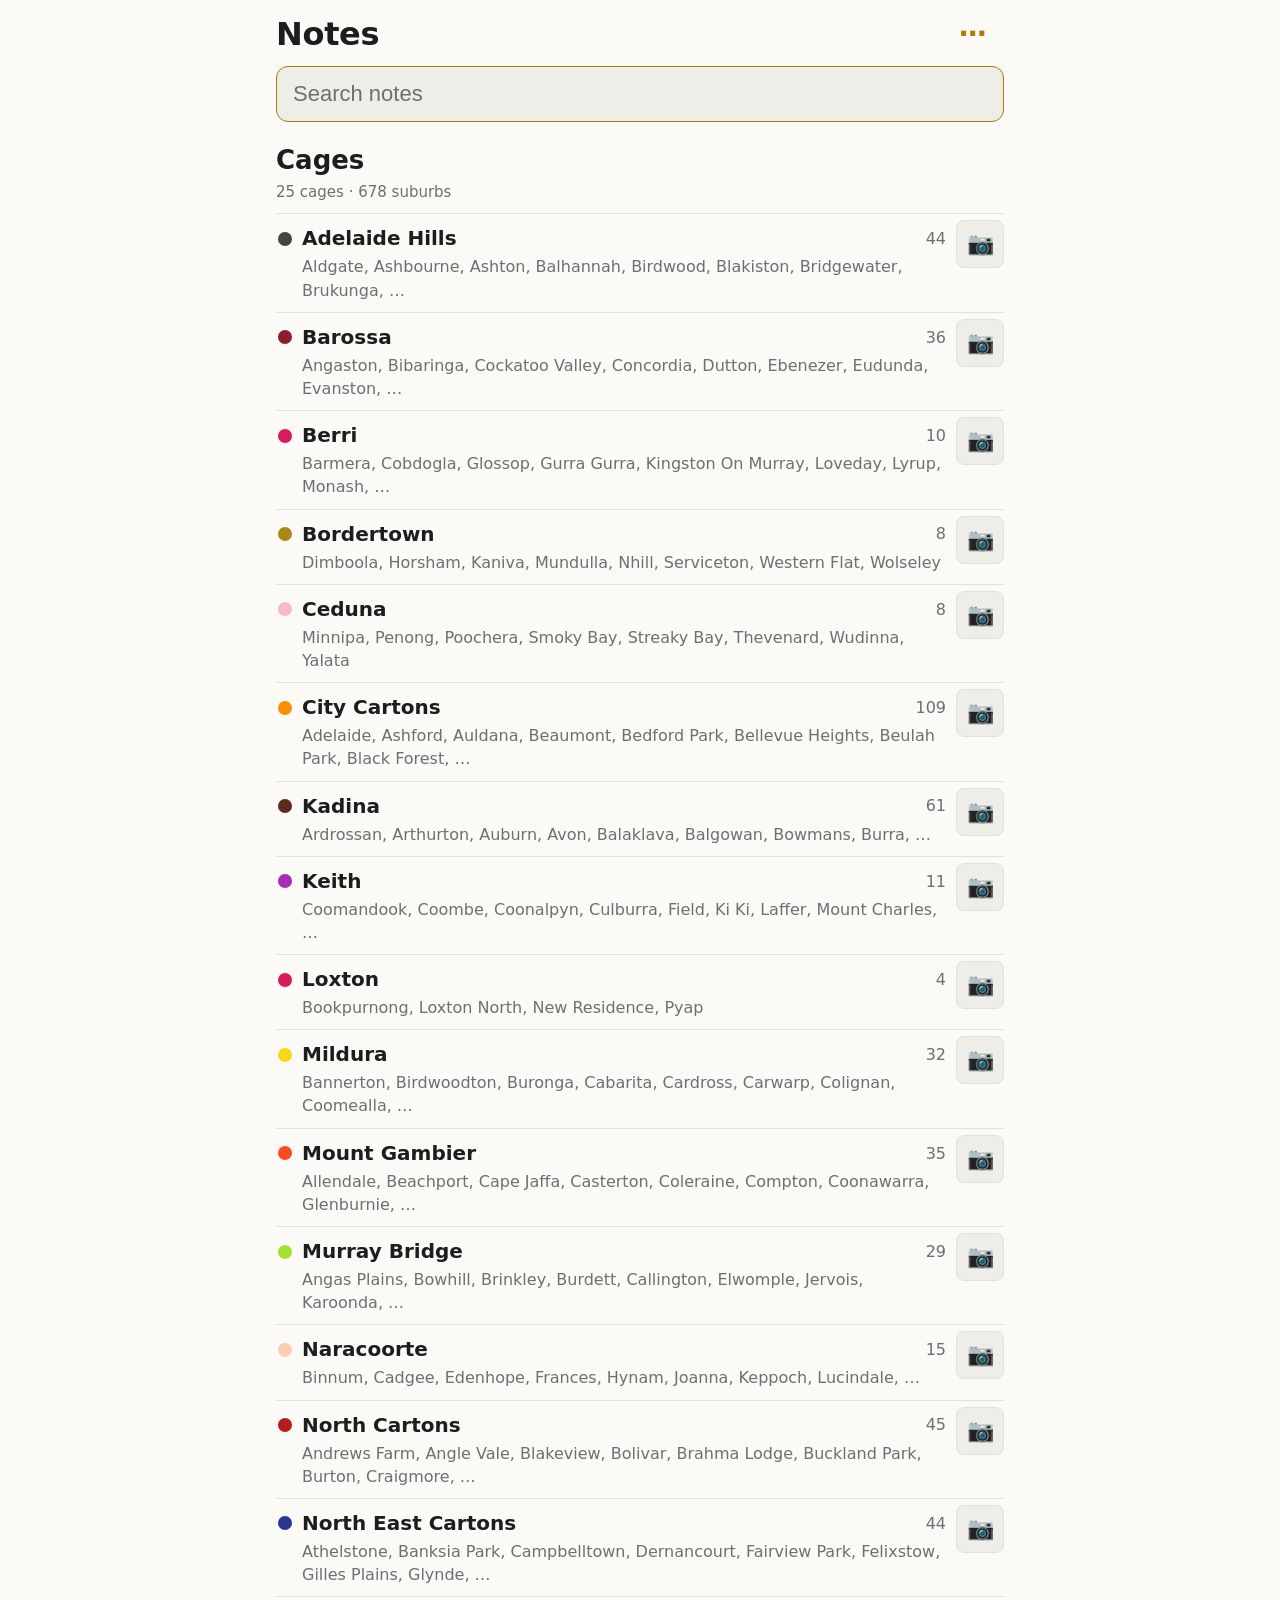
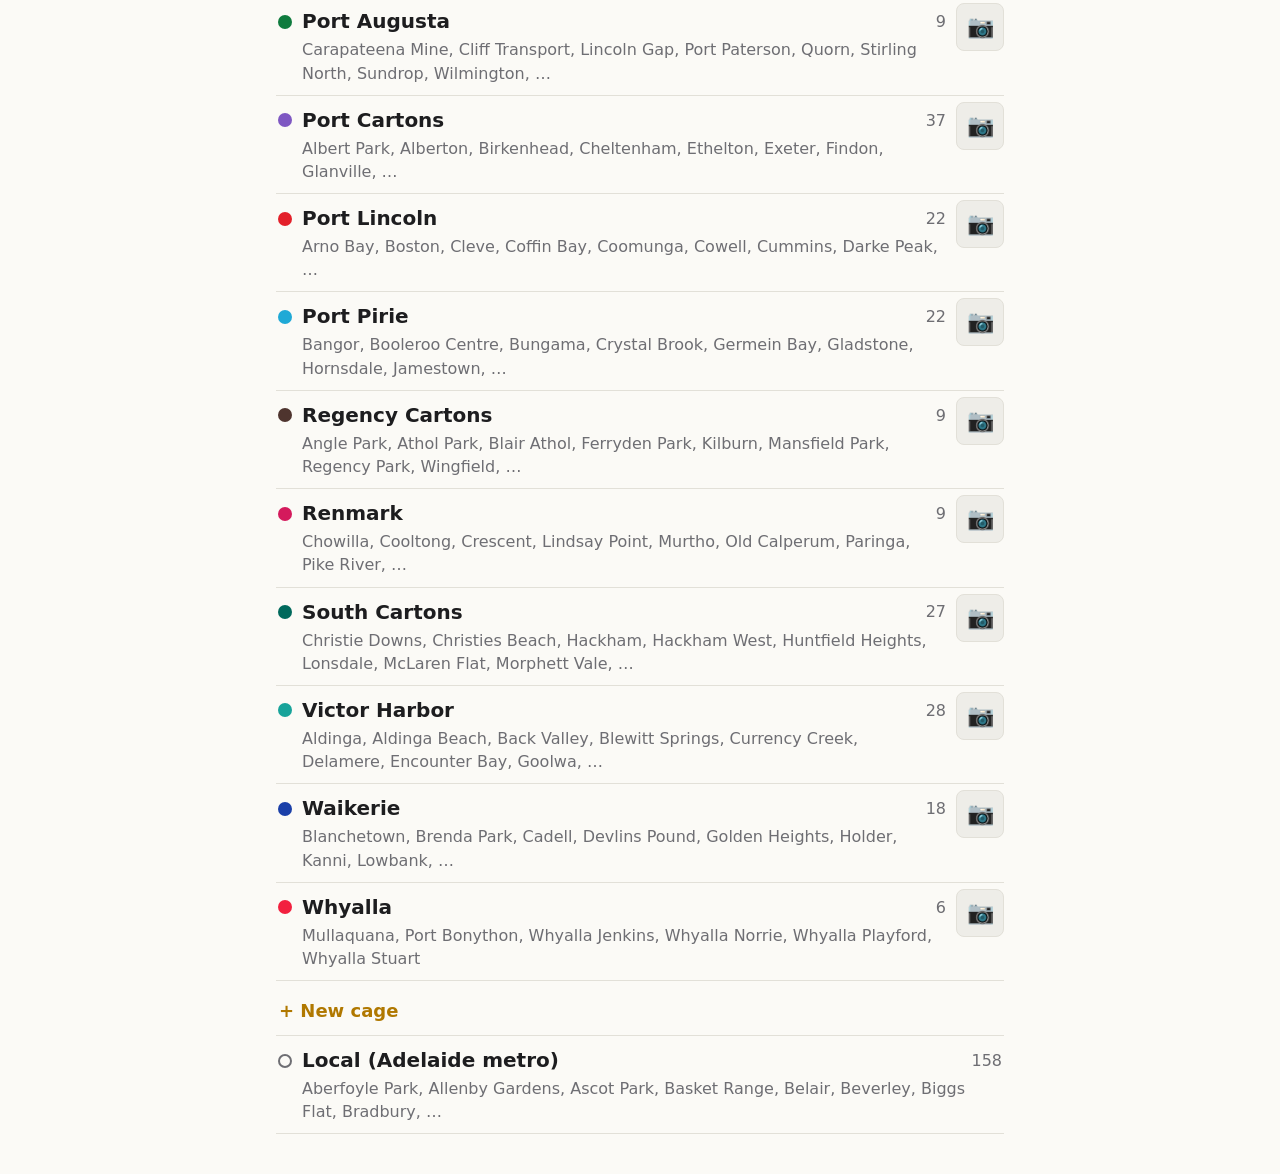
==== index.html @ d9f2263e "Search filters the note in place: matches grouped under their cage with the typed letters highlighte" ====
<!doctype html>
<html lang="en-AU">
<head>
<meta charset="utf-8">
<meta name="viewport" content="width=device-width, initial-scale=1, viewport-fit=cover">
<meta name="theme-color" content="#FBFAF6" media="(prefers-color-scheme: light)">
<meta name="theme-color" content="#1C1C1E" media="(prefers-color-scheme: dark)">
<title>Cage Notes</title>
<link rel="stylesheet" href="styles.css">
<link rel="manifest" href="manifest.webmanifest">
<link rel="icon" href="icons/icon-192.png">
<link rel="apple-touch-icon" href="icons/icon-192.png">
<meta name="apple-mobile-web-app-capable" content="yes">
<meta name="apple-mobile-web-app-title" content="Cage Notes">
</head>
<body>

<!-- Search + the note (cage list, editable inline) -->
<section id="view-search" class="view">
  <header class="topbar">
    <h1>Notes</h1>
    <button id="btn-menu" class="btn-ghost btn-menu" type="button" aria-label="More" aria-expanded="false">⋯</button>
  </header>
  <div id="menu" class="menu" hidden></div>

  <div class="search-box">
    <input id="search" type="search" placeholder="Search notes" autocomplete="off"
           autocorrect="off" autocapitalize="off" spellcheck="false" enterkeyhint="go"
           aria-label="Suburb">
  </div>

  <button id="btn-update" class="message update" type="button" hidden>New version ready. Tap to update.</button>
  <p id="message" class="message" hidden></p>

  <article id="note-results" class="note" aria-live="polite" hidden></article>

  <div id="not-found" class="not-found" hidden>
    <p>No match for "<span id="not-found-text"></span>"</p>
    <button id="btn-add-unknown" class="btn-secondary" type="button">Add to a cage</button>
  </div>

  <article id="manage-root" class="note"></article>
</section>

<!-- Result -->
<section id="view-result" class="view" hidden>
  <div id="result-warning" class="result-warning" hidden></div>
  <div id="result-bands" class="result-bands"></div>
  <div id="result-similar" class="result-similar" hidden></div>
  <div class="result-actions">
    <button id="btn-result-move" class="btn-secondary" type="button" hidden>Move to cage</button>
    <button id="btn-next" class="btn-next" type="button">Done</button>
  </div>
</section>

<!-- Add / move a suburb to a cage -->
<dialog id="dlg-add">
  <form id="form-add" method="dialog">
    <h2 id="dlg-add-title">Add to a cage</h2>
    <label>Suburb
      <input id="add-suburb" type="text" required autocomplete="off" autocapitalize="words">
    </label>
    <label>Cage
      <select id="add-cage"></select>
    </label>
    <div id="add-new-cage" hidden>
      <label>New cage name
        <input id="add-new-name" type="text" autocomplete="off" autocapitalize="words">
      </label>
      <label>Colour
        <input id="add-new-color" type="color" value="#2E7D32">
      </label>
    </div>
    <p id="add-error" class="error" hidden></p>
    <div class="dlg-actions">
      <button type="button" id="btn-add-cancel" class="btn-ghost">Cancel</button>
      <button type="submit" id="btn-add-save" class="btn-primary">Save</button>
    </div>
  </form>
</dialog>

<!-- Sheet photo, full screen. Tap to zoom. -->
<dialog id="dlg-photo">
  <div id="photo-box" class="photo-box">
    <img id="photo-img" alt="Cage sheet">
  </div>
  <button id="btn-photo-close" class="photo-close" type="button" aria-label="Close">✕</button>
</dialog>

<script type="module" src="app.js"></script>
</body>
</html>
---- styles.css ----
/* Plain notes-app look: off-white paper, hairline rules, amber accent. */
:root {
  --bg: #FBFAF6;
  --surface: #FFFFFF;
  --field: #EEEDE8;
  --text: #1D1D1F;
  --muted: #6E6E73;
  --border: #E2E0D8;
  --accent: #B07800;
  --accent-text: #FFFFFF;
  --danger: #C62828;
  --tap: 56px;
  color-scheme: light dark;
}
@media (prefers-color-scheme: dark) {
  :root {
    --bg: #1C1C1E;
    --surface: #2C2C2E;
    --field: #2C2C2E;
    --text: #F2F2F7;
    --muted: #A1A1A6;
    --border: #38383A;
    --accent: #FFD60A;
    --accent-text: #1C1C1E;
    --danger: #FF8A80;
  }
}

* { box-sizing: border-box; }
html, body { margin: 0; height: 100%; }
body {
  background: var(--bg);
  color: var(--text);
  font: 18px/1.45 -apple-system, system-ui, "Segoe UI", Roboto, sans-serif;
  -webkit-tap-highlight-color: transparent;
}
[hidden] { display: none !important; }
button { font: inherit; cursor: pointer; }

.view {
  min-height: 100dvh;
  display: flex;
  flex-direction: column;
  padding: env(safe-area-inset-top) env(safe-area-inset-right) env(safe-area-inset-bottom) env(safe-area-inset-left);
}
#view-search { width: 100%; max-width: 760px; margin: 0 auto; }

/* Top bar */
.topbar {
  display: flex;
  align-items: center;
  justify-content: space-between;
  gap: 12px;
  padding: 10px 16px 4px;
}
.topbar h1 { font-size: 32px; font-weight: 700; margin: 0; letter-spacing: -0.01em; }
.btn-menu { font-size: 28px; line-height: 1; min-width: 48px; padding: 0 8px; }

/* ⋯ menu */
.menu {
  display: flex;
  flex-direction: column;
  margin: 0 16px 8px;
  border-radius: 12px;
  background: var(--surface);
  border: 1px solid var(--border);
  overflow: hidden;
}
.menu-item {
  min-height: 52px;
  padding: 0 16px;
  text-align: left;
  border: none;
  border-bottom: 1px solid var(--border);
  background: none;
  color: var(--text);
}
.menu-item:last-of-type { border-bottom: none; }
.menu-item.danger { color: var(--danger); }
.menu .error { margin: 8px 16px; }

/* Buttons */
.btn-primary, .btn-secondary, .btn-ghost, .btn-next, .btn-danger {
  min-height: 48px;
  border-radius: 10px;
  padding: 0 16px;
  font-weight: 600;
  border: 1px solid transparent;
}
.btn-primary { background: var(--accent); color: var(--accent-text); }
.btn-secondary { background: var(--surface); color: var(--text); border-color: var(--border); }
.btn-ghost { background: transparent; color: var(--accent); }
.btn-danger { background: transparent; color: var(--danger); border-color: var(--danger); align-self: flex-start; }
.btn-next {
  flex: 1;
  min-height: var(--tap);
  font-size: 22px;
  background: var(--accent);
  color: var(--accent-text);
}

/* Search */
.search-box { padding: 4px 16px 8px; }
#search {
  width: 100%;
  height: 56px;
  font-size: 22px;
  padding: 0 16px;
  border-radius: 12px;
  border: 1px solid transparent;
  background: var(--field);
  color: var(--text);
}
#search::placeholder { color: var(--muted); }
#search:focus { outline: none; border-color: var(--accent); }

/* Search results: the note filtered in place. Cage line, then its matches. */
.m-group { flex-basis: 100%; padding: 12px 2px 4px; }
.suggestion {
  flex-basis: 100%;
  min-height: var(--tap);
  display: flex;
  align-items: center;
  gap: 12px;
  padding: 6px 2px 6px 24px;
  border: none;
  background: none;
  color: var(--text);
  text-align: left;
  font-size: 22px;
}
.suggestion .grow { flex: 1; overflow-wrap: anywhere; }
.suggestion .chev { color: var(--muted); font-size: 26px; line-height: 1; }
.suggestion mark { background: #FFE08A; color: #1D1D1F; border-radius: 3px; padding: 0 1px; }
.suggestion + .suggestion { border-top: 1px dashed var(--border); }
.chip {
  font-size: 15px;
  font-weight: 700;
  padding: 3px 10px;
  border-radius: 6px;
  white-space: nowrap;
}
.chip.warn { background: #FFB300; color: #1D1D1F; }

.not-found { padding: 8px 16px; }
.not-found p { margin: 0 0 12px; color: var(--muted); font-size: 20px; }

/* The note */
.note { padding: 4px 16px 40px; }
.note-title { font-size: 26px; margin: 8px 0 0; }
.note-meta { color: var(--muted); font-size: 15px; margin: 2px 0 10px; }

.m-item { border-top: 1px solid var(--border); }
.m-item:last-child { border-bottom: 1px solid var(--border); }
.m-row {
  display: flex;
  flex-direction: column;
  gap: 2px;
  width: 100%;
  min-height: var(--tap);
  padding: 10px 2px;
  border: none;
  background: none;
  color: var(--text);
  text-align: left;
}
.m-head { display: flex; align-items: center; gap: 10px; width: 100%; font-size: 20px; }
.m-head .grow { flex: 1; font-weight: 600; overflow-wrap: anywhere; }
.count { color: var(--muted); font-size: 16px; }
.m-swatch { width: 14px; height: 14px; border-radius: 50%; flex: none; }
.m-swatch.empty { border: 2px solid var(--muted); }
.m-preview {
  padding-left: 24px;
  color: var(--muted);
  font-size: 16px;
  display: -webkit-box;
  -webkit-line-clamp: 2;
  -webkit-box-orient: vertical;
  overflow: hidden;
}
.m-panel {
  padding: 0 0 14px 24px;
  display: flex;
  flex-direction: column;
  gap: 10px;
}
.m-hint { color: var(--muted); margin: 0; font-size: 16px; }
.m-line { display: flex; gap: 10px; align-items: center; }
.m-line.wrap { flex-wrap: wrap; }
.note input[type=text] {
  flex: 1;
  min-width: 0;
  min-height: 48px;
  font-size: 19px;
  padding: 0 12px;
  border-radius: 10px;
  border: 1px solid var(--border);
  background: var(--field);
  color: var(--text);
}
.note input:focus { outline: none; border-color: var(--accent); }
.note input[type=color] {
  width: 56px;
  min-height: 48px;
  padding: 2px;
  border: 1px solid var(--border);
  border-radius: 10px;
  background: var(--field);
}
.m-subs { list-style: none; margin: 0; padding: 0; }
.m-subs li {
  display: flex;
  align-items: center;
  justify-content: space-between;
  gap: 8px;
  min-height: 44px;
  border-bottom: 1px solid var(--border);
}
.m-subs li:last-child { border-bottom: none; }
.m-x { min-width: 44px; min-height: 44px; border: none; background: none; color: var(--muted); font-size: 26px; }
.m-add { padding-left: 2px; margin-top: 6px; }

/* Photo button beside each cage line; the line itself takes the rest. */
.m-item { display: flex; flex-wrap: wrap; align-items: flex-start; }
.m-item > .m-row { flex: 1; min-width: 0; }
.m-item > .m-panel { flex-basis: 100%; min-width: 0; }
.m-photo {
  flex: none;
  width: 48px;
  height: 48px;
  margin: 6px 0 0 8px;
  padding: 0;
  border: 1px solid var(--border);
  border-radius: 8px;
  background: var(--field);
  font-size: 22px;
  overflow: hidden;
}
.m-photo img { width: 100%; height: 100%; object-fit: cover; display: block; }

/* Result: small sheet thumbnail under the cage name */
.result-photo {
  margin-top: 10px;
  padding: 0;
  border: 1px solid var(--border);
  border-radius: 8px;
  background: var(--field);
  overflow: hidden;
  height: 120px;
}
.result-photo img { height: 100%; width: auto; max-width: 70vw; object-fit: cover; display: block; }
.result-bands.multi .result-photo { height: 80px; }

/* Full-screen photo viewer */
#dlg-photo {
  width: 100vw;
  height: 100dvh;
  max-width: none;
  max-height: none;
  margin: 0;
  padding: 0;
  border-radius: 0;
  background: #000;
}
.photo-box { width: 100%; height: 100%; overflow: auto; display: flex; }
.photo-box img { margin: auto; max-width: 100%; max-height: 100%; cursor: zoom-in; }
.photo-box.zoomed { display: block; }
.photo-box.zoomed img { max-width: none; max-height: none; cursor: zoom-out; }
.photo-close {
  position: fixed;
  top: calc(12px + env(safe-area-inset-top));
  right: 12px;
  width: 52px;
  height: 52px;
  border: none;
  border-radius: 50%;
  background: rgba(0, 0, 0, .6);
  color: #fff;
  font-size: 26px;
}

/* Result: the note page with the cage name in a thick marker of its colour,
   so it still reads at a glance. */
#view-result { padding: 0; }
.result-warning {
  background: #FFE08A;
  color: #1D1D1F;
  font-weight: 700;
  font-size: 20px;
  text-align: center;
  padding: 12px 16px;
  padding-top: calc(12px + env(safe-area-inset-top));
}
.result-bands { flex: 1; display: flex; flex-direction: column; justify-content: center; padding: 16px; gap: 24px; }
.band {
  display: flex;
  flex-direction: column;
  align-items: center;
  justify-content: center;
  text-align: center;
}
.band .suburb { font-size: clamp(22px, 6vw, 44px); font-weight: 600; color: var(--muted); }
.band .cage {
  font-size: clamp(52px, 15vw, 180px);
  font-weight: 900;
  line-height: 1.05;
  letter-spacing: -0.02em;
  overflow-wrap: anywhere;
  margin: 10px 0;
  padding: 0.08em 0.3em;
  border-radius: 0.12em;
  box-shadow: inset 0 0 0 1px rgba(0, 0, 0, .12); /* keeps light colours visible on paper */
}
.result-bands.multi .band .cage { font-size: clamp(38px, 10vw, 120px); }
.band .note-line { font-size: clamp(16px, 4vw, 22px); font-weight: 600; color: var(--muted); }
.result-similar {
  margin: 0 16px;
  padding: 10px 14px;
  border-radius: 10px;
  background: #FFE08A;
  color: #1D1D1F;
  font-size: 18px;
  width: calc(100% - 32px);
  max-width: 728px;
  align-self: center;
}
.similar-title { font-weight: 700; margin-bottom: 4px; }
.similar-row { display: flex; align-items: center; justify-content: space-between; gap: 10px; min-height: 36px; }
.similar-row .chips { display: flex; flex-wrap: wrap; gap: 6px; justify-content: flex-end; }
.result-actions {
  display: flex;
  gap: 12px;
  padding: 12px 16px calc(12px + env(safe-area-inset-bottom));
  width: 100%;
  max-width: 760px;
  margin: 0 auto;
}

@media (orientation: landscape) and (min-width: 900px) {
  .result-bands:not(.multi) .band .cage { font-size: clamp(80px, 11vw, 200px); }
}

/* Dialog */
dialog {
  width: min(520px, calc(100vw - 32px));
  border: none;
  border-radius: 14px;
  padding: 20px;
  background: var(--surface);
  color: var(--text);
}
dialog::backdrop { background: rgba(0, 0, 0, .45); }
dialog h2 { margin: 0 0 12px; }
dialog label { display: block; margin: 0 0 14px; font-weight: 600; }
dialog input[type=text], dialog select {
  display: block;
  width: 100%;
  height: 52px;
  margin-top: 6px;
  font-size: 20px;
  padding: 0 12px;
  border-radius: 10px;
  border: 1px solid var(--border);
  background: var(--field);
  color: var(--text);
}
dialog input[type=color] { display: block; width: 100%; height: 52px; margin-top: 6px; border: none; background: none; }
.dlg-actions { display: flex; justify-content: flex-end; gap: 12px; }
.error { color: var(--danger); font-weight: 600; }

/* Search message + update button */
.message.update {
  display: block;
  width: calc(100% - 32px);
  min-height: 52px;
  border: none;
  font: inherit;
  font-weight: 700;
  text-align: center;
}
.message {
  margin: 0 16px 8px;
  padding: 10px 14px;
  border-radius: 10px;
  background: #FFE08A;
  color: #1D1D1F;
  font-weight: 600;
}
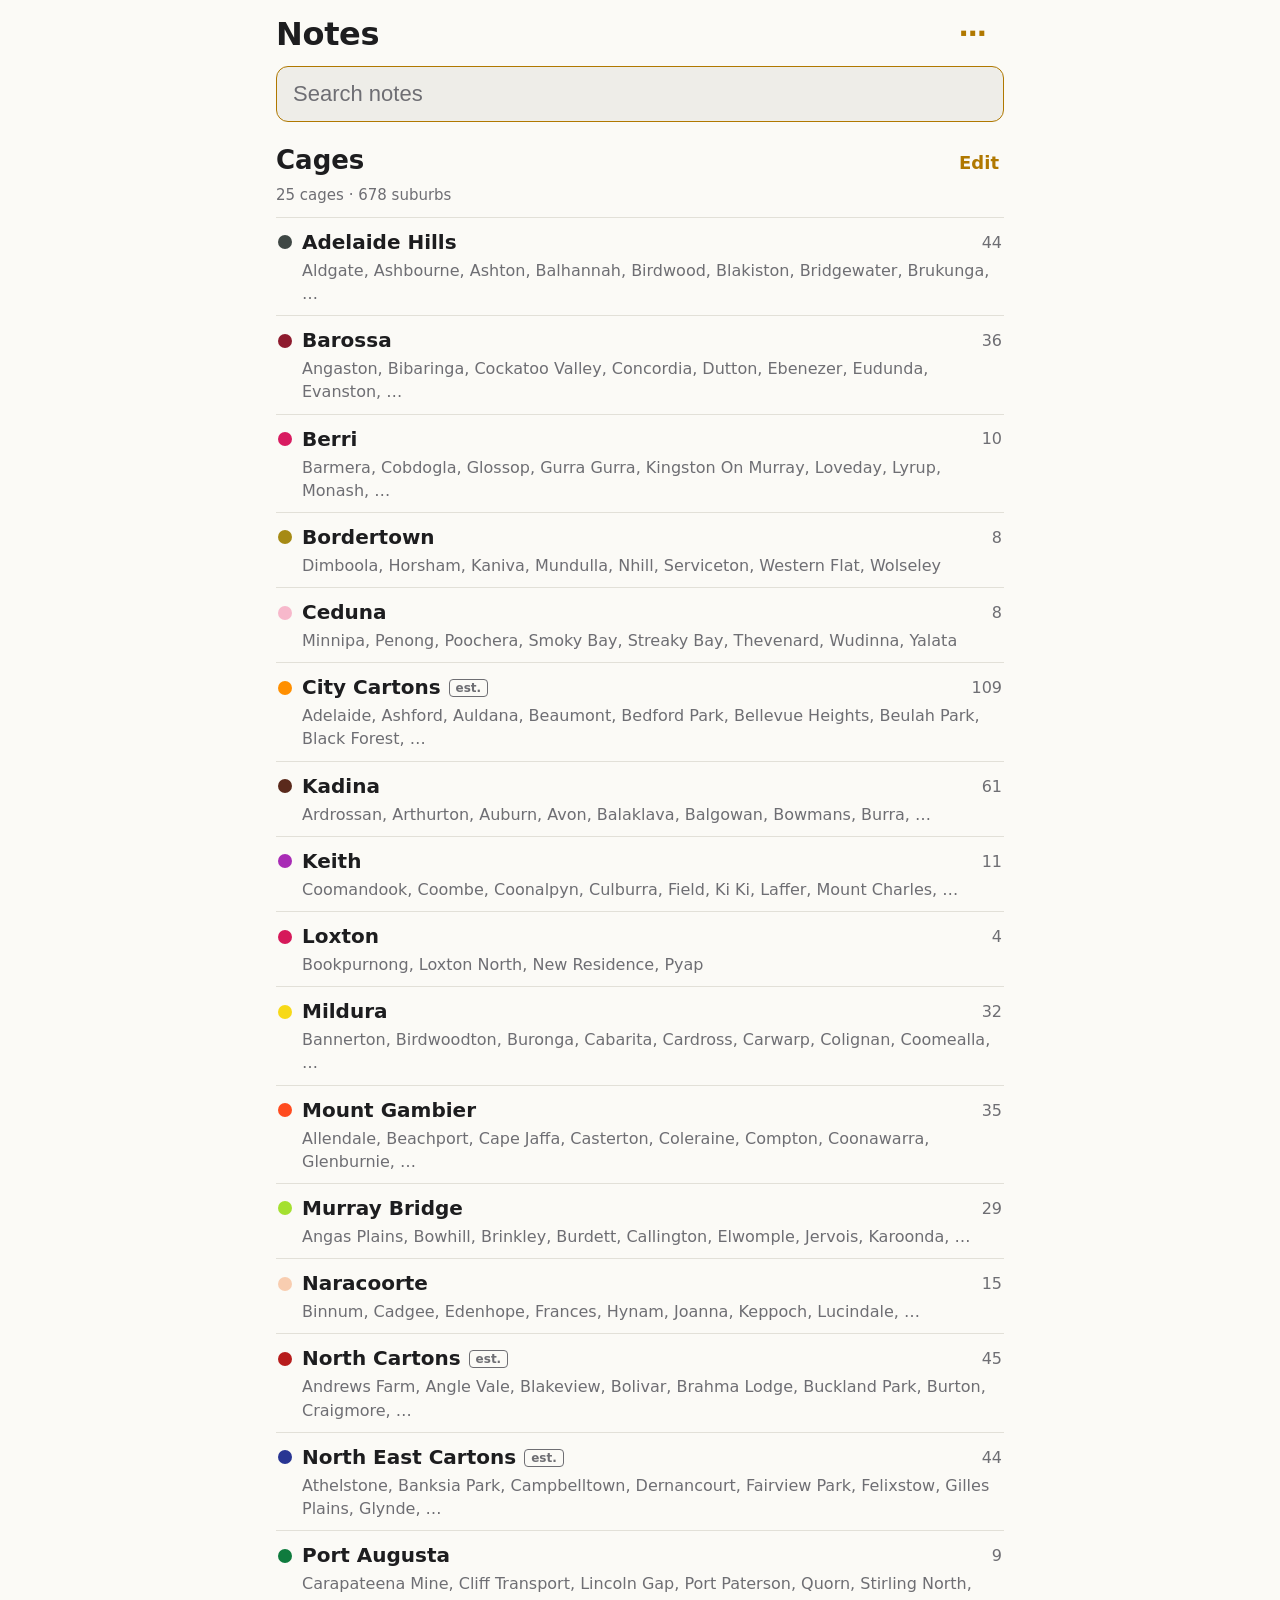
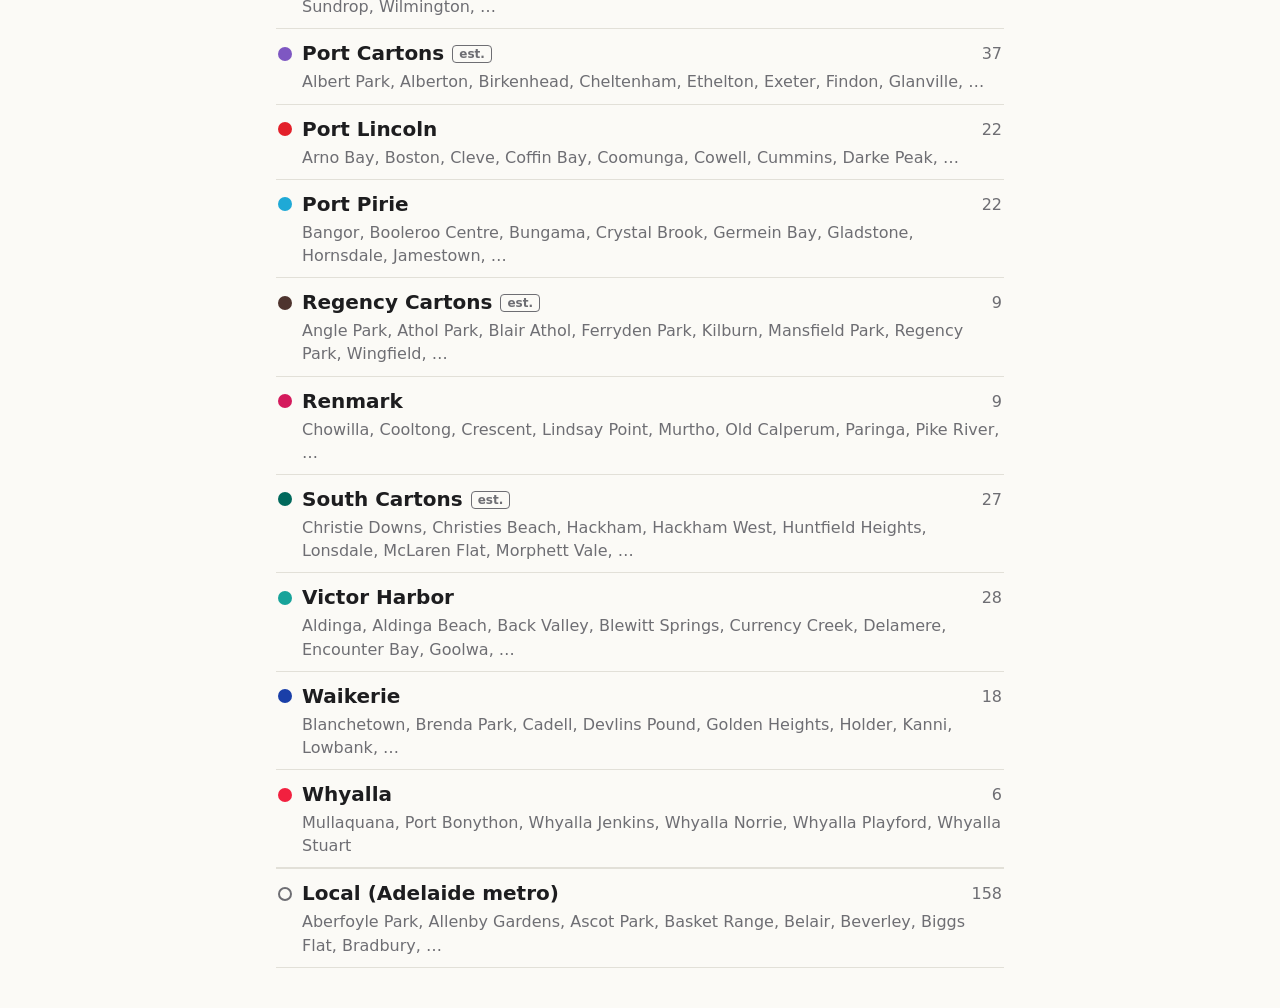
==== commit d70733ff: "Fail-safes: typo-match banner, note locked behind Edit, estimated-cage flags, typed-in postcodes and" ====
--- a/index.html
+++ b/index.html
@@ -45,6 +45,7 @@
 <!-- Result -->
 <section id="view-result" class="view" hidden>
   <div id="result-warning" class="result-warning" hidden></div>
+  <div id="result-typed" class="result-typed" hidden></div>
   <div id="result-bands" class="result-bands"></div>
   <div id="result-similar" class="result-similar" hidden></div>
   <div class="result-actions">
@@ -59,6 +60,9 @@
     <h2 id="dlg-add-title">Add to a cage</h2>
     <label>Suburb
       <input id="add-suburb" type="text" required autocomplete="off" autocapitalize="words">
+    </label>
+    <label>Postcode <span class="optional">(optional)</span>
+      <input id="add-postcode" type="text" inputmode="numeric" maxlength="4" autocomplete="off" placeholder="e.g. 5121">
     </label>
     <label>Cage
       <select id="add-cage"></select>
--- a/styles.css
+++ b/styles.css
@@ -116,6 +116,7 @@
 
 /* Search results: the note filtered in place. Cage line, then its matches. */
 .m-group { flex-basis: 100%; padding: 12px 2px 4px; }
+.m-group .m-photo { margin-top: 0; }
 .suggestion {
   flex-basis: 100%;
   min-height: var(--tap);
@@ -148,6 +149,20 @@
 /* The note */
 .note { padding: 4px 16px 40px; }
 .note-title { font-size: 26px; margin: 8px 0 0; }
+.note-head { display: flex; align-items: baseline; justify-content: space-between; gap: 12px; }
+.note-edit { min-height: 40px; padding: 0 4px; font-size: 18px; }
+.est-tag {
+  margin-left: 8px;
+  padding: 1px 6px;
+  border: 1px solid var(--muted);
+  border-radius: 4px;
+  color: var(--muted);
+  font-size: 12px;
+  font-weight: 600;
+  vertical-align: middle;
+}
+.m-line .m-pc { flex: 0 0 84px; padding: 0 8px; }
+.optional { color: var(--muted); font-weight: 400; }
 .note-meta { color: var(--muted); font-size: 15px; margin: 2px 0 10px; }
 
 .m-item { border-top: 1px solid var(--border); }
@@ -313,6 +328,18 @@
 }
 .result-bands.multi .band .cage { font-size: clamp(38px, 10vw, 120px); }
 .band .note-line { font-size: clamp(16px, 4vw, 22px); font-weight: 600; color: var(--muted); }
+.band .note-line.est { color: var(--accent); }
+.band .postcode { font-size: clamp(16px, 4vw, 22px); font-weight: 600; color: var(--muted); }
+.result-typed {
+  margin: 12px 16px 0;
+  padding: 10px 14px;
+  border-radius: 10px;
+  background: #FFE08A;
+  color: #1D1D1F;
+  font-weight: 700;
+  font-size: 18px;
+  text-align: center;
+}
 .result-similar {
   margin: 0 16px;
   padding: 10px 14px;
@@ -325,7 +352,22 @@
   align-self: center;
 }
 .similar-title { font-weight: 700; margin-bottom: 4px; }
-.similar-row { display: flex; align-items: center; justify-content: space-between; gap: 10px; min-height: 36px; }
+.similar-row {
+  display: flex;
+  align-items: center;
+  gap: 10px;
+  width: 100%;
+  min-height: 44px;
+  padding: 0;
+  border: none;
+  border-top: 1px solid rgba(0, 0, 0, .12);
+  background: none;
+  color: inherit;
+  text-align: left;
+  font-size: inherit;
+}
+.similar-row .grow { flex: 1; font-weight: 600; text-decoration: underline; text-underline-offset: 3px; }
+.similar-row .chev { font-size: 24px; line-height: 1; opacity: .6; }
 .similar-row .chips { display: flex; flex-wrap: wrap; gap: 6px; justify-content: flex-end; }
 .result-actions {
   display: flex;
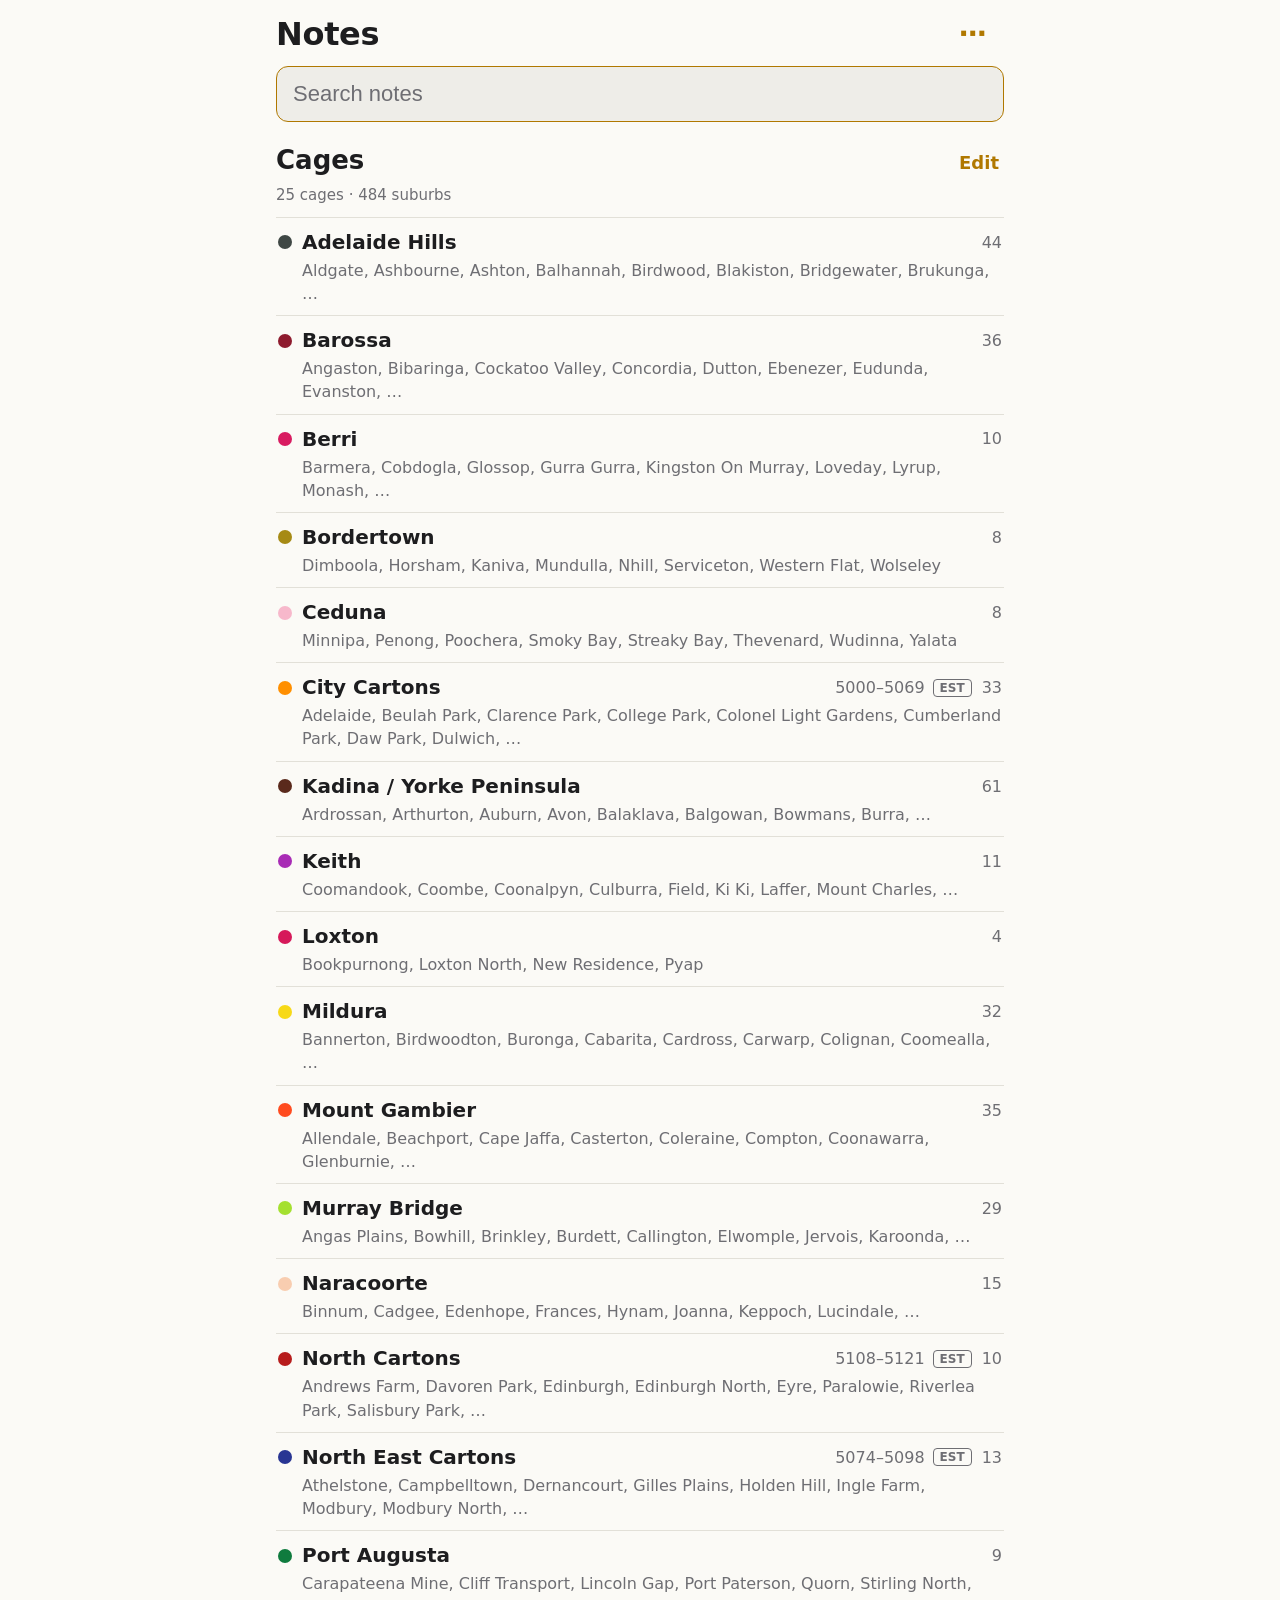
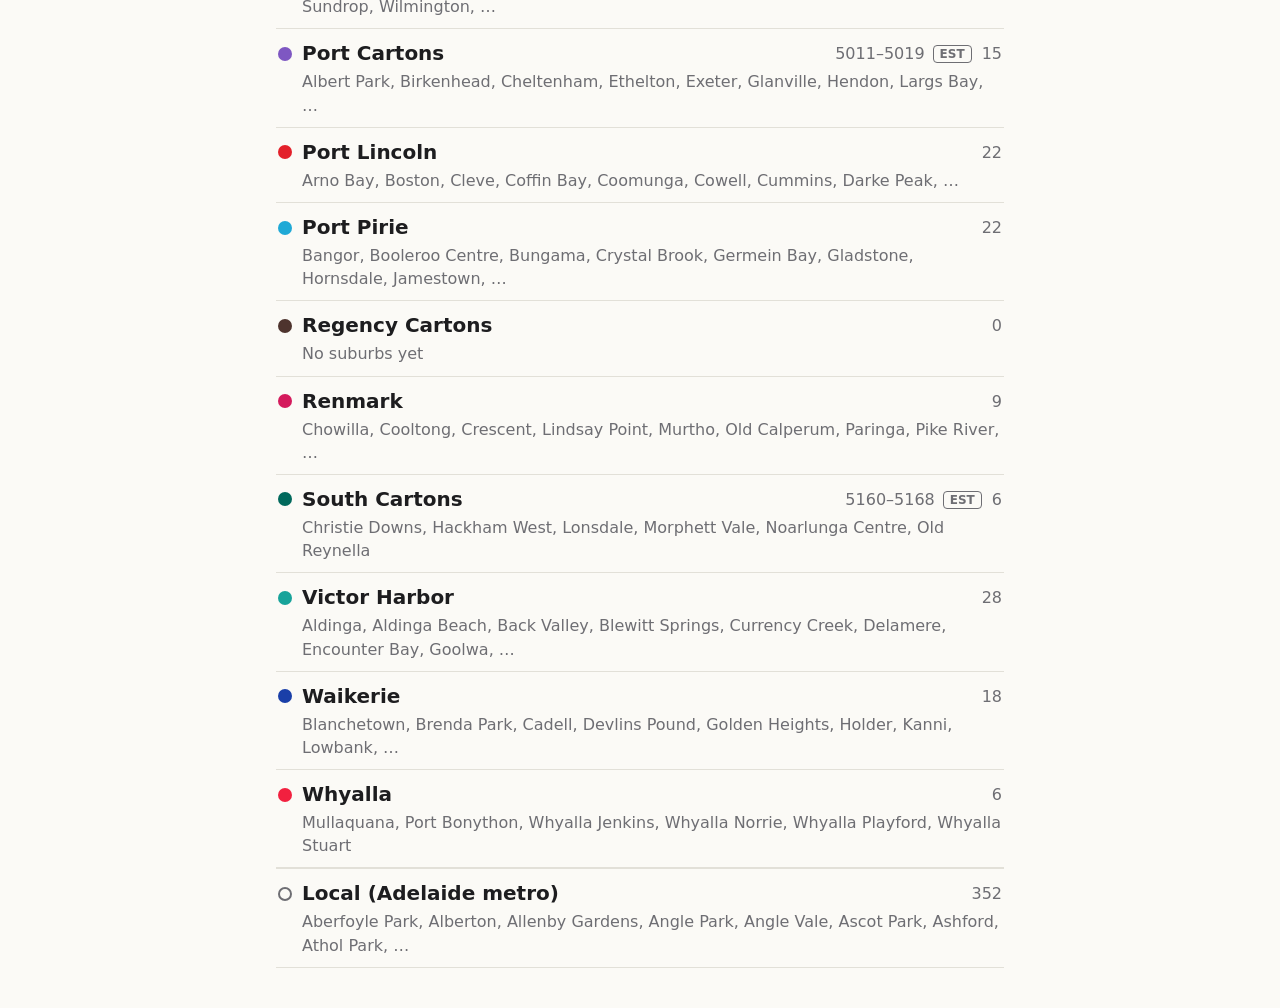
==== commit 695d84bb: "v18: "Check picture" before Done on results with a sheet photo The main result button opens the phot" ====
--- a/index.html
+++ b/index.html
@@ -50,6 +50,7 @@
   <div id="result-similar" class="result-similar" hidden></div>
   <div class="result-actions">
     <button id="btn-result-move" class="btn-secondary" type="button" hidden>Move to cage</button>
+    <button id="btn-check-photo" class="btn-next" type="button" hidden>Check picture</button>
     <button id="btn-next" class="btn-next" type="button">Done</button>
   </div>
 </section>
--- a/styles.css
+++ b/styles.css
@@ -161,7 +161,19 @@
   font-weight: 600;
   vertical-align: middle;
 }
-.m-line .m-pc { flex: 0 0 84px; padding: 0 8px; }
+.note .m-line .m-pc { flex: 0 0 88px; padding: 0 6px; font-size: 16px; }
+.m-subs .grow { flex: 1; min-width: 0; overflow-wrap: anywhere; }
+.note .m-subs .m-pc {
+  flex: 0 0 72px;
+  min-height: 38px;
+  padding: 0 8px;
+  border-radius: 8px;
+  border: 1px solid var(--border);
+  background: var(--field);
+  color: var(--text);
+  font-size: 17px;
+  text-align: center;
+}
 .optional { color: var(--muted); font-weight: 400; }
 .note-meta { color: var(--muted); font-size: 15px; margin: 2px 0 10px; }
 
@@ -182,6 +194,7 @@
 .m-head { display: flex; align-items: center; gap: 10px; width: 100%; font-size: 20px; }
 .m-head .grow { flex: 1; font-weight: 600; overflow-wrap: anywhere; }
 .count { color: var(--muted); font-size: 16px; }
+.m-range { white-space: nowrap; }
 .m-swatch { width: 14px; height: 14px; border-radius: 50%; flex: none; }
 .m-swatch.empty { border: 2px solid var(--muted); }
 .m-preview {
@@ -265,6 +278,8 @@
 }
 .result-photo img { height: 100%; width: auto; max-width: 70vw; object-fit: cover; display: block; }
 .result-bands.multi .result-photo { height: 80px; }
+.photo-hint { margin-top: 4px; font-size: 14px; color: var(--muted); cursor: pointer; }
+.cage-range { margin-top: 8px; font-size: 16px; font-weight: 600; color: var(--muted); }
 
 /* Full-screen photo viewer */
 #dlg-photo {
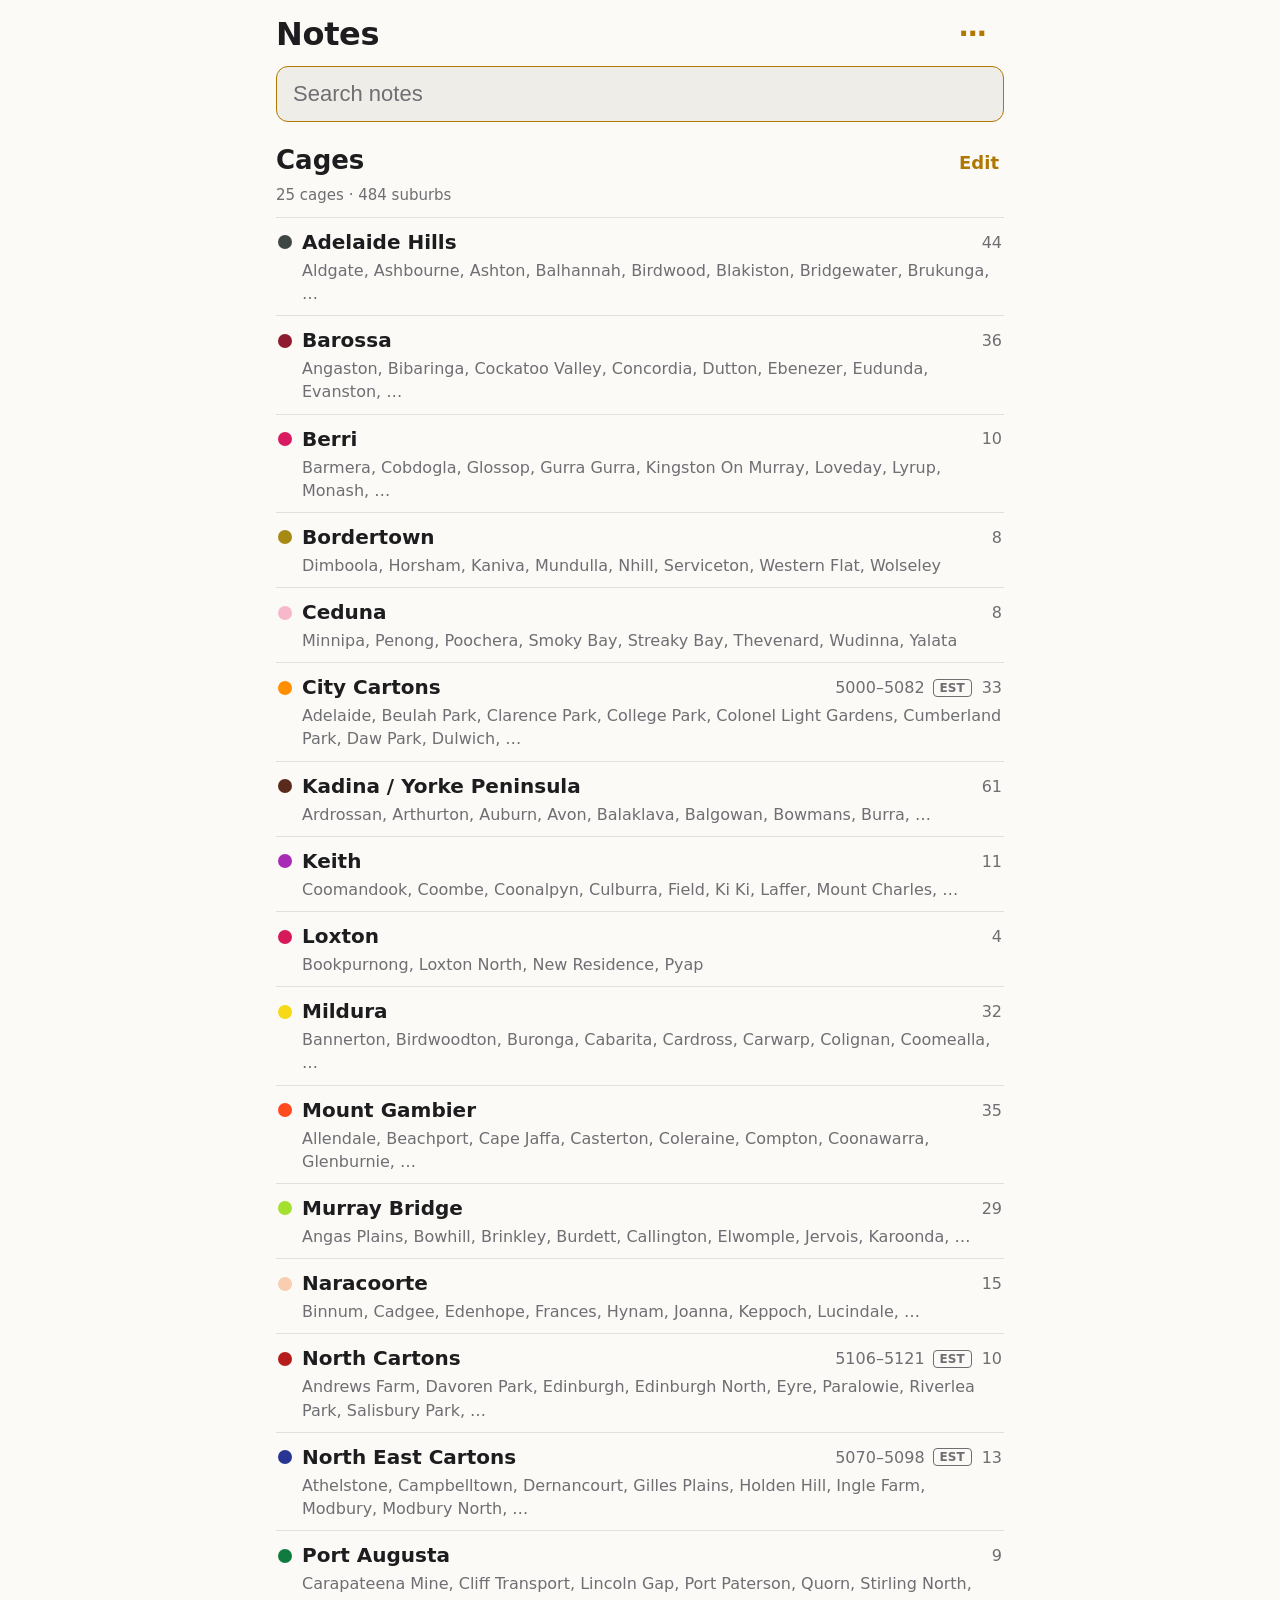
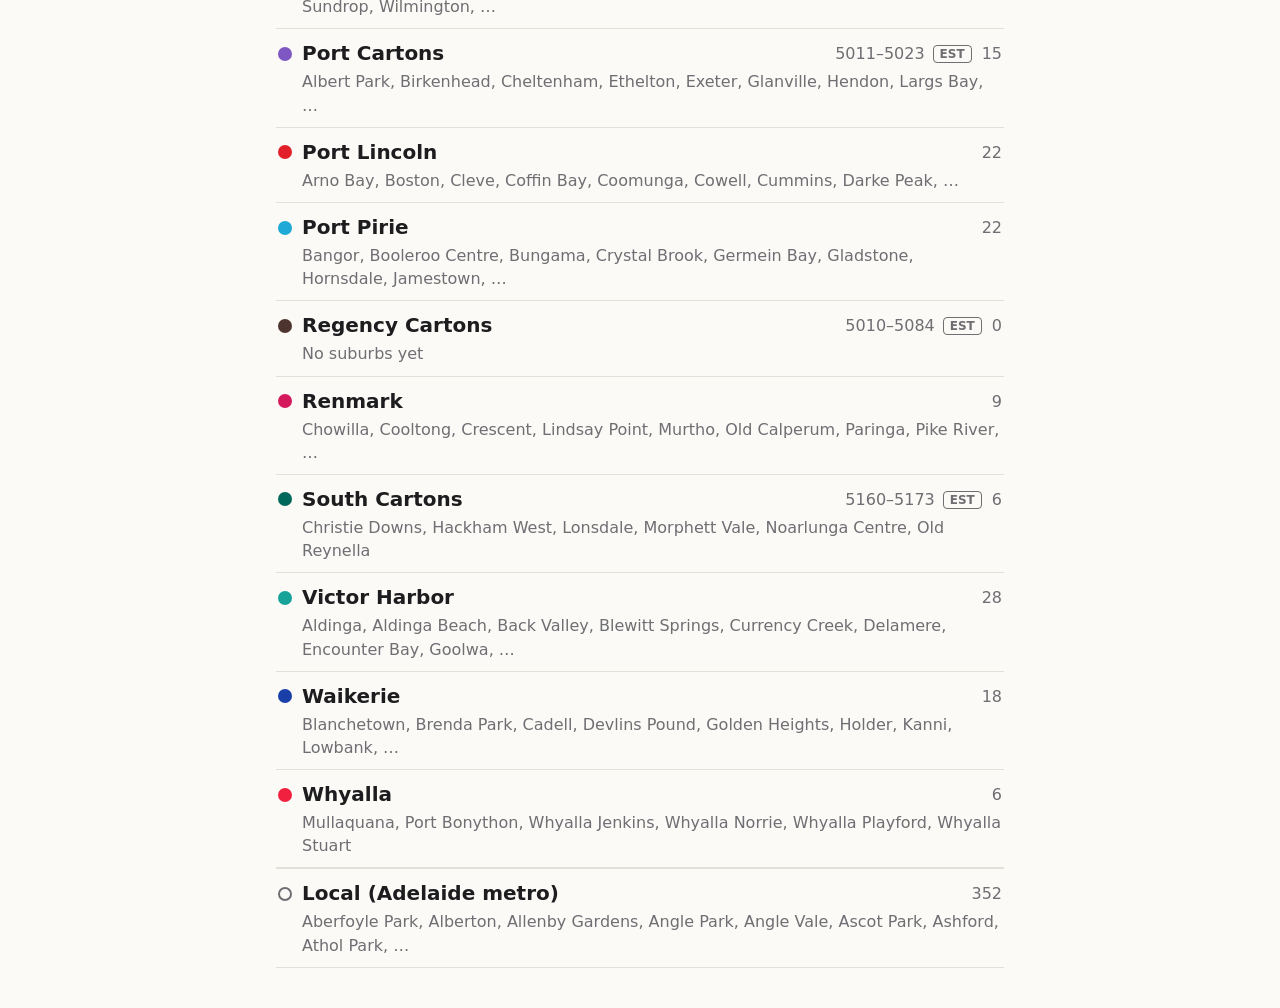
==== commit 6ded397b: "v21: Cartons postcode ranges from the region maps, tap EST for the full list Ranges on Cartons cages" ====
--- a/index.html
+++ b/index.html
@@ -68,6 +68,9 @@
     <label>Cage
       <select id="add-cage"></select>
     </label>
+    <label>Approved by <span class="optional">(needed if not on the sheets)</span>
+      <input id="add-approver" type="text" maxlength="60" autocomplete="off" autocapitalize="words" placeholder="e.g. Dave, supervisor">
+    </label>
     <div id="add-new-cage" hidden>
       <label>New cage name
         <input id="add-new-name" type="text" autocomplete="off" autocapitalize="words">
@@ -92,6 +95,18 @@
   <button id="btn-photo-close" class="photo-close" type="button" aria-label="Close">✕</button>
 </dialog>
 
+<!-- Postcodes on an estimated cage's region map (tap EST) -->
+<dialog id="dlg-est" class="est-dialog">
+  <div class="est-head">
+    <h2 id="est-title"></h2>
+    <button id="btn-est-close" class="btn-ghost" type="button">Close</button>
+  </div>
+  <p class="est-sub">Postcodes inside the region map. Estimated, check the map.</p>
+  <p id="est-codes" class="est-codes"></p>
+  <p class="est-key">* on the map's line · grey = not on this cage in the app yet</p>
+  <ul id="est-list" class="est-list"></ul>
+</dialog>
+
 <script type="module" src="app.js"></script>
 </body>
 </html>
--- a/styles.css
+++ b/styles.css
@@ -423,6 +423,29 @@
 }
 dialog input[type=color] { display: block; width: 100%; height: 52px; margin-top: 6px; border: none; background: none; }
 .dlg-actions { display: flex; justify-content: flex-end; gap: 12px; }
+
+/* Tappable EST and the map postcodes box */
+.est-btn { font: inherit; font-size: 12px; background: none; min-height: 28px; cursor: pointer; }
+.est-dialog { padding: 16px 20px 20px; max-height: calc(100dvh - 32px); flex-direction: column; }
+.est-dialog[open] { display: flex; }
+.est-head { display: flex; align-items: center; justify-content: space-between; gap: 12px; }
+.est-head h2 { margin: 0; font-size: 22px; }
+.est-head .btn-ghost { min-height: 44px; padding: 0 8px; }
+.est-sub, .est-key { margin: 6px 0 0; font-size: 14px; color: var(--muted); }
+.est-codes { margin: 10px 0 0; font-size: 18px; font-weight: 700; line-height: 1.4; }
+.est-list {
+  list-style: none;
+  margin: 12px 0 0;
+  padding: 0;
+  overflow-y: auto;
+  min-height: 0;
+  border-top: 1px solid var(--border);
+}
+.est-list li { display: flex; gap: 12px; padding: 8px 0; border-bottom: 1px solid var(--border); }
+.est-list li:last-child { border-bottom: none; }
+.est-code { flex: none; width: 3em; font-weight: 700; }
+.est-subs { flex: 1; min-width: 0; }
+.est-subs .off { color: var(--muted); }
 .error { color: var(--danger); font-weight: 600; }
 
 /* Search message + update button */
@@ -443,3 +466,9 @@
   color: #1D1D1F;
   font-weight: 600;
 }
+
+/* Who approved a suburb that isn't on the sheets (v19). Amber when nobody is recorded. */
+.band .note-line.approval { font-size: clamp(14px, 3.6vw, 18px); }
+.band .note-line.approval.missing, .m-approval.missing { color: var(--accent); }
+.m-approval { display: block; font-size: 13px; color: var(--muted); }
+.m-subs .m-appr { display: block; width: 100%; margin-top: 4px; }
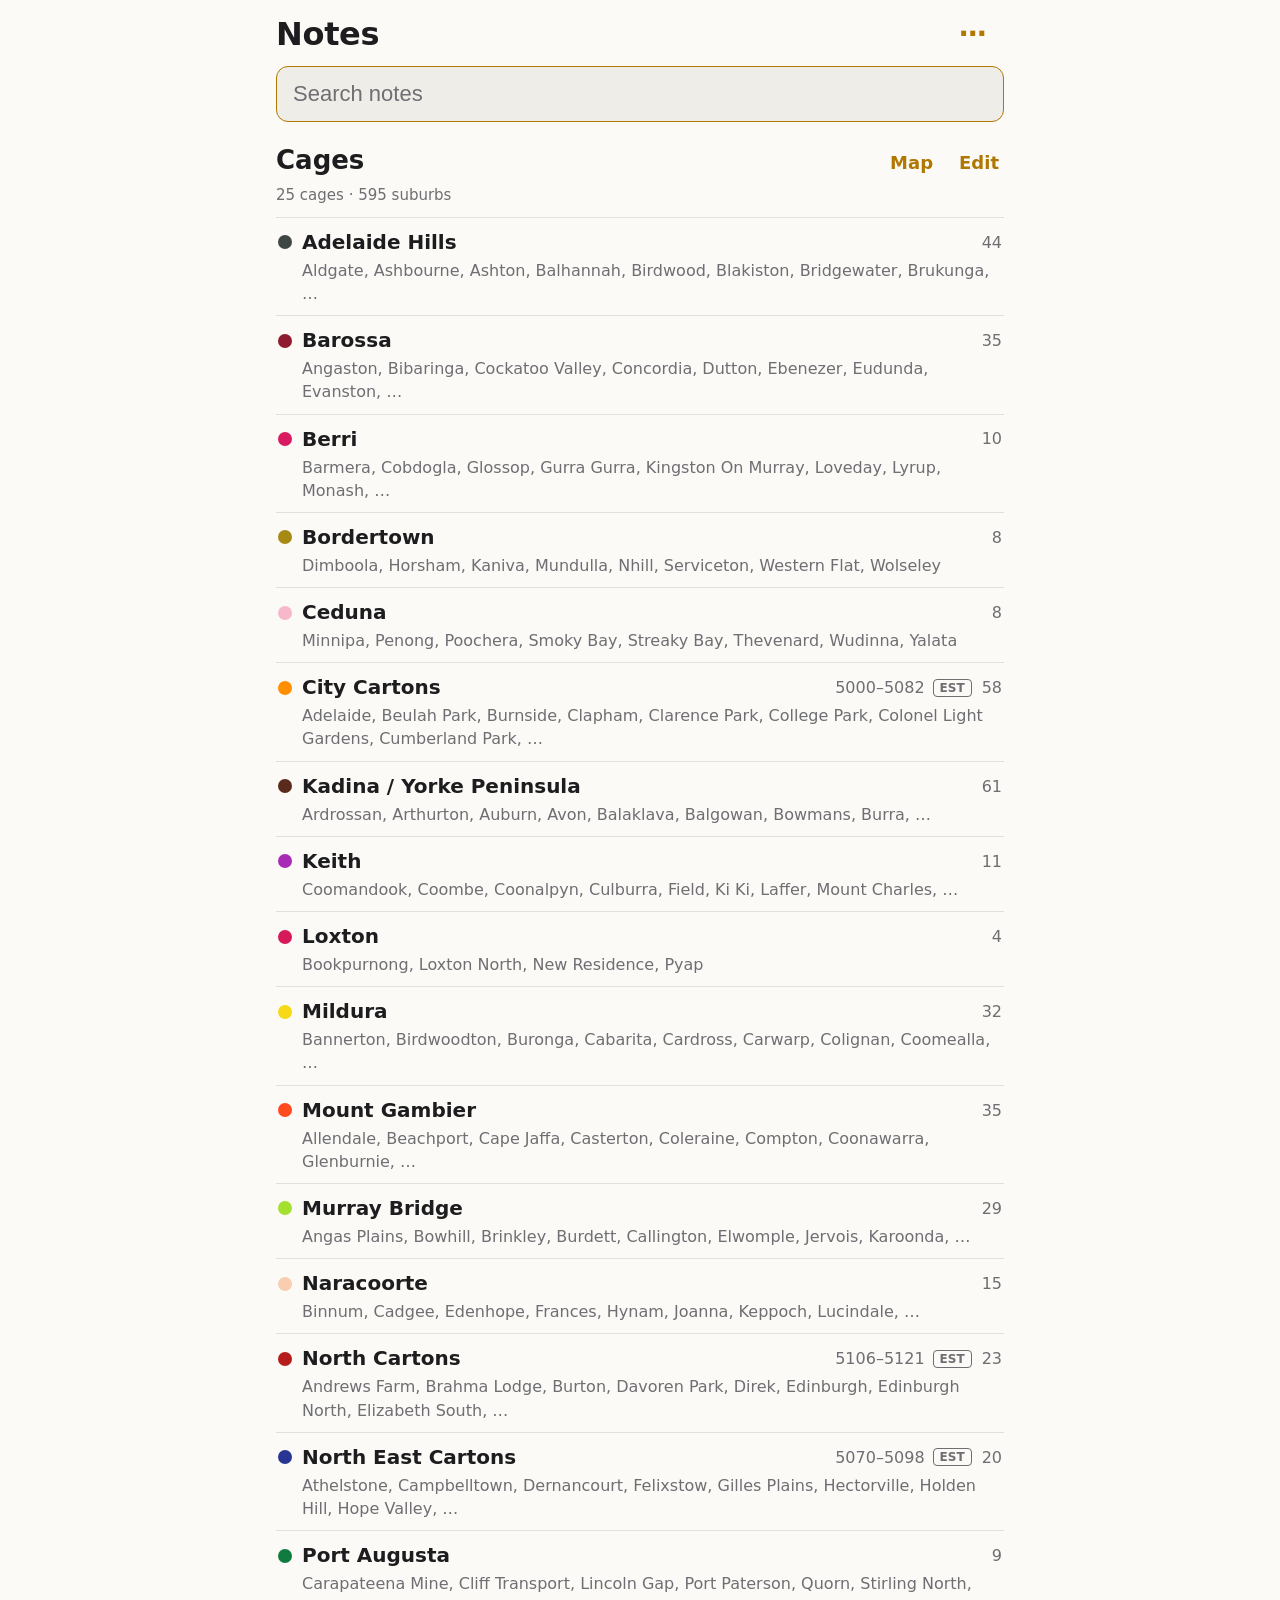
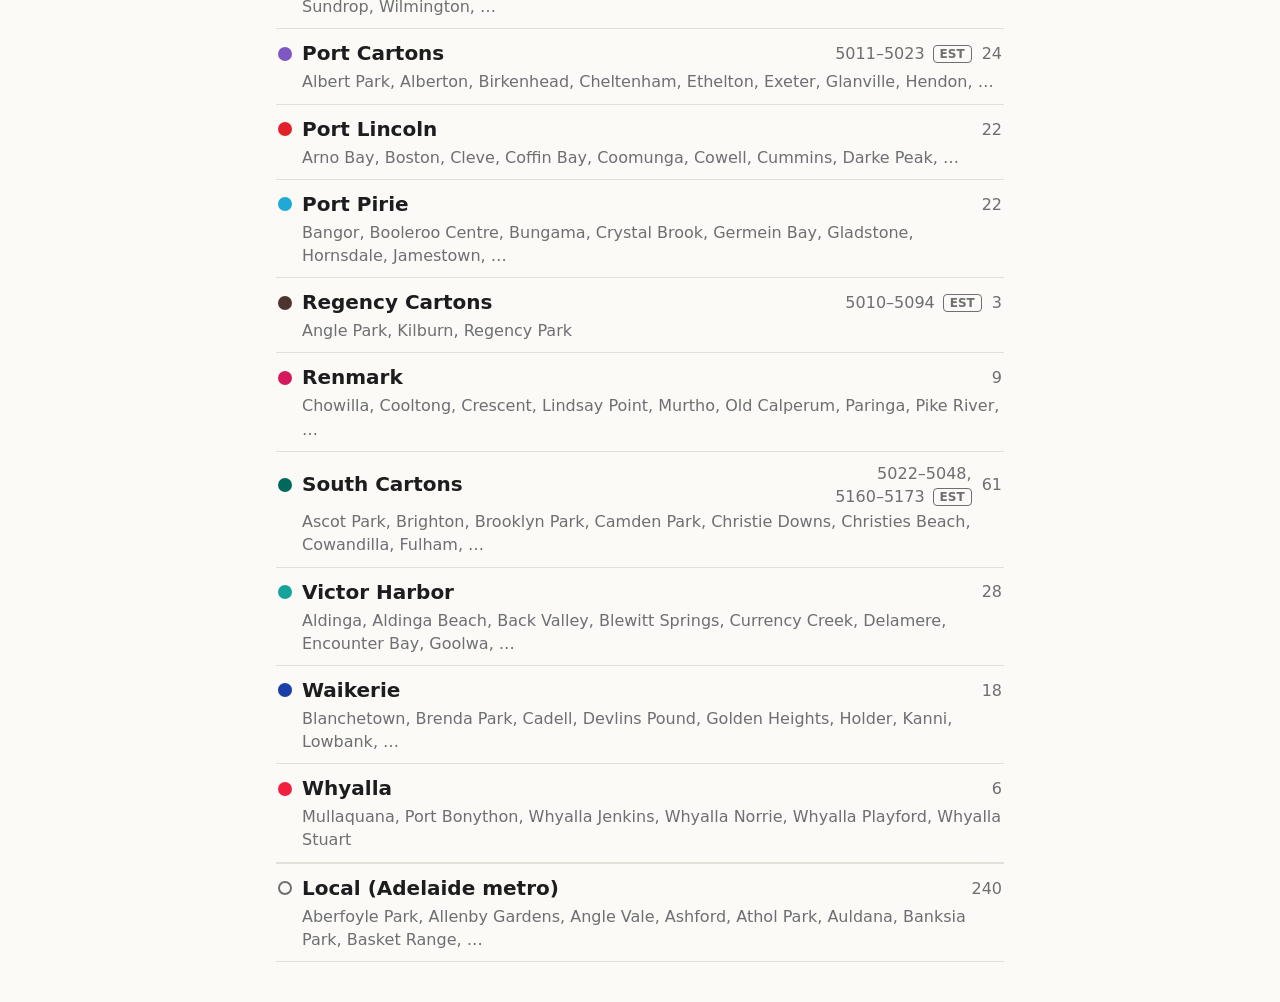
==== commit 365c060e: "v27: line sets - draw your own cage lines on the map and switch between them Built-in (shipped lines" ====
--- a/index.html
+++ b/index.html
@@ -7,6 +7,7 @@
 <meta name="theme-color" content="#1C1C1E" media="(prefers-color-scheme: dark)">
 <title>Cage Notes</title>
 <link rel="stylesheet" href="styles.css">
+<link rel="stylesheet" href="lib/leaflet/leaflet.css">
 <link rel="manifest" href="manifest.webmanifest">
 <link rel="icon" href="icons/icon-192.png">
 <link rel="apple-touch-icon" href="icons/icon-192.png">
@@ -107,6 +108,42 @@
   <ul id="est-list" class="est-list"></ul>
 </dialog>
 
+<!-- Street map with suburb search -->
+<dialog id="dlg-map" class="map-dialog" aria-labelledby="map-title">
+  <div class="map-head">
+    <h2 id="map-title">Map</h2>
+    <input id="map-search" type="search" placeholder="Search suburb" autocomplete="off"
+           autocorrect="off" autocapitalize="off" spellcheck="false" enterkeyhint="go"
+           aria-label="Search suburb">
+    <button id="btn-map-close" class="btn-ghost" type="button" autofocus>Close</button>
+  </div>
+  <ul id="map-results" class="map-results"></ul>
+  <p id="map-error" class="map-error" hidden></p>
+  <div id="map-canvas"></div>
+</dialog>
+
+<!-- Line sets on the map: new / rename / delete (opens over the map) -->
+<dialog id="dlg-lines">
+  <form id="form-lines" method="dialog">
+    <h2 id="lines-title">New line set</h2>
+    <div id="lines-name-wrap">
+      <label>Name
+        <input id="lines-name" type="text" required maxlength="40" autocomplete="off" autocapitalize="words">
+      </label>
+    </div>
+    <fieldset id="lines-start" class="lines-start">
+      <legend>Start from</legend>
+      <label><input type="radio" name="lines-start" value="current" checked> <span id="lines-start-current">Current lines</span></label>
+      <label><input type="radio" name="lines-start" value="blank"> Blank</label>
+    </fieldset>
+    <p id="lines-text" class="lines-text" hidden></p>
+    <div class="dlg-actions">
+      <button type="button" id="btn-lines-cancel" class="btn-ghost">Cancel</button>
+      <button type="submit" id="btn-lines-ok" class="btn-primary">Save</button>
+    </div>
+  </form>
+</dialog>
+
 <script type="module" src="app.js"></script>
 </body>
 </html>
--- a/styles.css
+++ b/styles.css
@@ -151,6 +151,7 @@
 .note-title { font-size: 26px; margin: 8px 0 0; }
 .note-head { display: flex; align-items: baseline; justify-content: space-between; gap: 12px; }
 .note-edit { min-height: 40px; padding: 0 4px; font-size: 18px; }
+.note-actions { display: flex; gap: 16px; }
 .est-tag {
   margin-left: 8px;
   padding: 1px 6px;
@@ -195,6 +196,8 @@
 .m-head .grow { flex: 1; font-weight: 600; overflow-wrap: anywhere; }
 .count { color: var(--muted); font-size: 16px; }
 .m-range { white-space: nowrap; }
+.m-range-split { white-space: normal; width: min-content; text-align: right; }
+.m-run { white-space: nowrap; }
 .m-swatch { width: 14px; height: 14px; border-radius: 50%; flex: none; }
 .m-swatch.empty { border: 2px solid var(--muted); }
 .m-preview {
@@ -472,3 +475,67 @@
 .band .note-line.approval.missing, .m-approval.missing { color: var(--accent); }
 .m-approval { display: block; font-size: 13px; color: var(--muted); }
 .m-subs .m-appr { display: block; width: 100%; margin-top: 4px; }
+
+/* Street map */
+.map-dialog {
+  width: 100%; height: 100vh; height: 100dvh;
+  max-width: none; max-height: none; margin: 0; padding: 0; border-radius: 0;
+  overflow: hidden; flex-direction: column;
+}
+.map-dialog[open] { display: flex; }
+.map-head {
+  flex: none; display: flex; align-items: center; gap: 8px; padding: 8px 12px;
+  background: var(--surface); border-bottom: 1px solid var(--border);
+}
+.map-head h2 { margin: 0; font-size: 16px; white-space: nowrap; overflow: hidden; text-overflow: ellipsis; max-width: 45%; }
+.map-head input { flex: 1; min-width: 0; min-height: 44px; font: inherit; padding: 0 12px; border: 1px solid var(--border); border-radius: 10px; background: var(--field); color: var(--text); }
+.map-head .btn-ghost { flex: none; min-height: 44px; padding: 0 8px; }
+.map-results {
+  position: absolute; top: 61px; left: 12px; right: 12px; z-index: 1100;
+  margin: 0; padding: 0; list-style: none; max-height: 60%; overflow-y: auto;
+  background: var(--surface); border-radius: 10px; box-shadow: 0 4px 16px rgba(0, 0, 0, .3);
+}
+.map-results:empty { display: none; }
+.map-results button {
+  display: block; width: 100%; min-height: 48px; padding: 0 14px; text-align: left;
+  font: inherit; background: none; border: none; border-bottom: 1px solid var(--border); color: var(--text); cursor: pointer;
+}
+.map-results li:last-child button { border-bottom: none; }
+.map-error { margin: 12px; color: var(--danger); font-weight: 600; }
+#map-canvas { flex: 1; min-height: 0; width: 100%; }
+.map-lines { background: var(--field); color: var(--text); max-width: 60vw; }
+.map-lines[hidden] { display: none; }
+.map-lines-head { display: flex; align-items: stretch; }
+.map-lines-fold { flex: none; min-width: 44px; min-height: 40px; padding: 0 10px; border: none; border-left: 1px solid var(--border); background: none; color: inherit; font: inherit; font-weight: 700; cursor: pointer; }
+.map-lines-btn { display: block; flex: 1; width: 100%; min-height: 40px; padding: 0 12px; border: none; background: none; color: inherit; font: inherit; font-weight: 600; cursor: pointer; }
+.map-lines-key { list-style: none; margin: 0; padding: 4px 12px 8px; border-top: 1px solid var(--border); font-size: 14px; }
+.map-lines-key li { display: flex; align-items: center; gap: 8px; padding: 3px 0; }
+.map-lines-dot { flex: none; width: 12px; height: 12px; border-radius: 50%; }
+.map-lines-near { margin-left: auto; padding-left: 8px; color: var(--muted, inherit); opacity: 0.8; white-space: nowrap; }
+.map-lines-key li.map-lines-note { display: block; padding-top: 6px; font-size: 12px; opacity: 0.75; }
+
+/* Line sets: switch, compare and edit drawn lines on the map */
+.map-sets, .map-edit { background: var(--field); color: var(--text); max-width: 60vw; max-height: 50vh; overflow: auto; }
+.map-sets button, .map-edit button, .map-edit select {
+  display: block; min-height: 44px; padding: 0 12px; border: none; border-bottom: 1px solid var(--border);
+  background: none; color: inherit; font: inherit; cursor: pointer; text-align: left;
+}
+.map-sets button { width: 100%; }
+.map-sets button[aria-pressed=true] { font-weight: 700; background: rgba(216, 27, 96, .15); }
+.map-sets button:disabled, .map-edit button:disabled { opacity: .4; cursor: default; }
+.map-sets-label { margin: 0; padding: 6px 12px 2px; font-size: 12px; opacity: .75; }
+.map-edit { display: flex; flex-wrap: wrap; max-width: min(90vw, 560px); overflow-x: hidden; }
+.map-edit select { max-width: 100%; text-align: left; }
+.map-edit button, .map-edit select { flex: none; border: 1px solid var(--border); border-radius: 8px; margin: 3px; text-align: center; }
+.map-edit-msg { flex: 1 1 100%; margin: 0; padding: 4px 10px 6px; font-size: 14px; }
+.map-vertex, .map-midpoint { position: relative; cursor: grab; }
+.map-vertex::after, .map-midpoint::after { content: ""; position: absolute; left: 50%; top: 50%; box-sizing: border-box; border-radius: 50%; }
+.map-vertex::after { width: 22px; height: 22px; margin: -11px 0 0 -11px; background: #fff; border: 3px solid #222; }
+.map-vertex.selected::after { background: #D81B60; }
+.map-midpoint::after { width: 16px; height: 16px; margin: -8px 0 0 -8px; background: rgba(255, 255, 255, .55); border: 2px solid rgba(34, 34, 34, .5); }
+.lines-start { border: none; margin: 0 0 14px; padding: 0; }
+.lines-start legend { font-weight: 600; padding: 0; }
+.lines-start label { display: flex; align-items: center; gap: 8px; margin: 8px 0 0; font-weight: 400; }
+.lines-start input { width: 22px; height: 22px; }
+.lines-text { margin: 0 0 14px; font-size: 18px; overflow-wrap: anywhere; }
+@media (max-width: 600px) { .map-sets { max-width: 90vw; } }
--- a/lib/leaflet/leaflet.css
+++ b/lib/leaflet/leaflet.css
@@ -0,0 +1,661 @@
+/* required styles */
+
+.leaflet-pane,
+.leaflet-tile,
+.leaflet-marker-icon,
+.leaflet-marker-shadow,
+.leaflet-tile-container,
+.leaflet-pane > svg,
+.leaflet-pane > canvas,
+.leaflet-zoom-box,
+.leaflet-image-layer,
+.leaflet-layer {
+	position: absolute;
+	left: 0;
+	top: 0;
+	}
+.leaflet-container {
+	overflow: hidden;
+	}
+.leaflet-tile,
+.leaflet-marker-icon,
+.leaflet-marker-shadow {
+	-webkit-user-select: none;
+	   -moz-user-select: none;
+	        user-select: none;
+	  -webkit-user-drag: none;
+	}
+/* Prevents IE11 from highlighting tiles in blue */
+.leaflet-tile::selection {
+	background: transparent;
+}
+/* Safari renders non-retina tile on retina better with this, but Chrome is worse */
+.leaflet-safari .leaflet-tile {
+	image-rendering: -webkit-optimize-contrast;
+	}
+/* hack that prevents hw layers "stretching" when loading new tiles */
+.leaflet-safari .leaflet-tile-container {
+	width: 1600px;
+	height: 1600px;
+	-webkit-transform-origin: 0 0;
+	}
+.leaflet-marker-icon,
+.leaflet-marker-shadow {
+	display: block;
+	}
+/* .leaflet-container svg: reset svg max-width decleration shipped in Joomla! (joomla.org) 3.x */
+/* .leaflet-container img: map is broken in FF if you have max-width: 100% on tiles */
+.leaflet-container .leaflet-overlay-pane svg {
+	max-width: none !important;
+	max-height: none !important;
+	}
+.leaflet-container .leaflet-marker-pane img,
+.leaflet-container .leaflet-shadow-pane img,
+.leaflet-container .leaflet-tile-pane img,
+.leaflet-container img.leaflet-image-layer,
+.leaflet-container .leaflet-tile {
+	max-width: none !important;
+	max-height: none !important;
+	width: auto;
+	padding: 0;
+	}
+
+.leaflet-container img.leaflet-tile {
+	/* See: https://bugs.chromium.org/p/chromium/issues/detail?id=600120 */
+	mix-blend-mode: plus-lighter;
+}
+
+.leaflet-container.leaflet-touch-zoom {
+	-ms-touch-action: pan-x pan-y;
+	touch-action: pan-x pan-y;
+	}
+.leaflet-container.leaflet-touch-drag {
+	-ms-touch-action: pinch-zoom;
+	/* Fallback for FF which doesn't support pinch-zoom */
+	touch-action: none;
+	touch-action: pinch-zoom;
+}
+.leaflet-container.leaflet-touch-drag.leaflet-touch-zoom {
+	-ms-touch-action: none;
+	touch-action: none;
+}
+.leaflet-container {
+	-webkit-tap-highlight-color: transparent;
+}
+.leaflet-container a {
+	-webkit-tap-highlight-color: rgba(51, 181, 229, 0.4);
+}
+.leaflet-tile {
+	filter: inherit;
+	visibility: hidden;
+	}
+.leaflet-tile-loaded {
+	visibility: inherit;
+	}
+.leaflet-zoom-box {
+	width: 0;
+	height: 0;
+	-moz-box-sizing: border-box;
+	     box-sizing: border-box;
+	z-index: 800;
+	}
+/* workaround for https://bugzilla.mozilla.org/show_bug.cgi?id=888319 */
+.leaflet-overlay-pane svg {
+	-moz-user-select: none;
+	}
+
+.leaflet-pane         { z-index: 400; }
+
+.leaflet-tile-pane    { z-index: 200; }
+.leaflet-overlay-pane { z-index: 400; }
+.leaflet-shadow-pane  { z-index: 500; }
+.leaflet-marker-pane  { z-index: 600; }
+.leaflet-tooltip-pane   { z-index: 650; }
+.leaflet-popup-pane   { z-index: 700; }
+
+.leaflet-map-pane canvas { z-index: 100; }
+.leaflet-map-pane svg    { z-index: 200; }
+
+.leaflet-vml-shape {
+	width: 1px;
+	height: 1px;
+	}
+.lvml {
+	behavior: url(#default#VML);
+	display: inline-block;
+	position: absolute;
+	}
+
+
+/* control positioning */
+
+.leaflet-control {
+	position: relative;
+	z-index: 800;
+	pointer-events: visiblePainted; /* IE 9-10 doesn't have auto */
+	pointer-events: auto;
+	}
+.leaflet-top,
+.leaflet-bottom {
+	position: absolute;
+	z-index: 1000;
+	pointer-events: none;
+	}
+.leaflet-top {
+	top: 0;
+	}
+.leaflet-right {
+	right: 0;
+	}
+.leaflet-bottom {
+	bottom: 0;
+	}
+.leaflet-left {
+	left: 0;
+	}
+.leaflet-control {
+	float: left;
+	clear: both;
+	}
+.leaflet-right .leaflet-control {
+	float: right;
+	}
+.leaflet-top .leaflet-control {
+	margin-top: 10px;
+	}
+.leaflet-bottom .leaflet-control {
+	margin-bottom: 10px;
+	}
+.leaflet-left .leaflet-control {
+	margin-left: 10px;
+	}
+.leaflet-right .leaflet-control {
+	margin-right: 10px;
+	}
+
+
+/* zoom and fade animations */
+
+.leaflet-fade-anim .leaflet-popup {
+	opacity: 0;
+	-webkit-transition: opacity 0.2s linear;
+	   -moz-transition: opacity 0.2s linear;
+	        transition: opacity 0.2s linear;
+	}
+.leaflet-fade-anim .leaflet-map-pane .leaflet-popup {
+	opacity: 1;
+	}
+.leaflet-zoom-animated {
+	-webkit-transform-origin: 0 0;
+	    -ms-transform-origin: 0 0;
+	        transform-origin: 0 0;
+	}
+svg.leaflet-zoom-animated {
+	will-change: transform;
+}
+
+.leaflet-zoom-anim .leaflet-zoom-animated {
+	-webkit-transition: -webkit-transform 0.25s cubic-bezier(0,0,0.25,1);
+	   -moz-transition:    -moz-transform 0.25s cubic-bezier(0,0,0.25,1);
+	        transition:         transform 0.25s cubic-bezier(0,0,0.25,1);
+	}
+.leaflet-zoom-anim .leaflet-tile,
+.leaflet-pan-anim .leaflet-tile {
+	-webkit-transition: none;
+	   -moz-transition: none;
+	        transition: none;
+	}
+
+.leaflet-zoom-anim .leaflet-zoom-hide {
+	visibility: hidden;
+	}
+
+
+/* cursors */
+
+.leaflet-interactive {
+	cursor: pointer;
+	}
+.leaflet-grab {
+	cursor: -webkit-grab;
+	cursor:    -moz-grab;
+	cursor:         grab;
+	}
+.leaflet-crosshair,
+.leaflet-crosshair .leaflet-interactive {
+	cursor: crosshair;
+	}
+.leaflet-popup-pane,
+.leaflet-control {
+	cursor: auto;
+	}
+.leaflet-dragging .leaflet-grab,
+.leaflet-dragging .leaflet-grab .leaflet-interactive,
+.leaflet-dragging .leaflet-marker-draggable {
+	cursor: move;
+	cursor: -webkit-grabbing;
+	cursor:    -moz-grabbing;
+	cursor:         grabbing;
+	}
+
+/* marker & overlays interactivity */
+.leaflet-marker-icon,
+.leaflet-marker-shadow,
+.leaflet-image-layer,
+.leaflet-pane > svg path,
+.leaflet-tile-container {
+	pointer-events: none;
+	}
+
+.leaflet-marker-icon.leaflet-interactive,
+.leaflet-image-layer.leaflet-interactive,
+.leaflet-pane > svg path.leaflet-interactive,
+svg.leaflet-image-layer.leaflet-interactive path {
+	pointer-events: visiblePainted; /* IE 9-10 doesn't have auto */
+	pointer-events: auto;
+	}
+
+/* visual tweaks */
+
+.leaflet-container {
+	background: #ddd;
+	outline-offset: 1px;
+	}
+.leaflet-container a {
+	color: #0078A8;
+	}
+.leaflet-zoom-box {
+	border: 2px dotted #38f;
+	background: rgba(255,255,255,0.5);
+	}
+
+
+/* general typography */
+.leaflet-container {
+	font-family: "Helvetica Neue", Arial, Helvetica, sans-serif;
+	font-size: 12px;
+	font-size: 0.75rem;
+	line-height: 1.5;
+	}
+
+
+/* general toolbar styles */
+
+.leaflet-bar {
+	box-shadow: 0 1px 5px rgba(0,0,0,0.65);
+	border-radius: 4px;
+	}
+.leaflet-bar a {
+	background-color: #fff;
+	border-bottom: 1px solid #ccc;
+	width: 26px;
+	height: 26px;
+	line-height: 26px;
+	display: block;
+	text-align: center;
+	text-decoration: none;
+	color: black;
+	}
+.leaflet-bar a,
+.leaflet-control-layers-toggle {
+	background-position: 50% 50%;
+	background-repeat: no-repeat;
+	display: block;
+	}
+.leaflet-bar a:hover,
+.leaflet-bar a:focus {
+	background-color: #f4f4f4;
+	}
+.leaflet-bar a:first-child {
+	border-top-left-radius: 4px;
+	border-top-right-radius: 4px;
+	}
+.leaflet-bar a:last-child {
+	border-bottom-left-radius: 4px;
+	border-bottom-right-radius: 4px;
+	border-bottom: none;
+	}
+.leaflet-bar a.leaflet-disabled {
+	cursor: default;
+	background-color: #f4f4f4;
+	color: #bbb;
+	}
+
+.leaflet-touch .leaflet-bar a {
+	width: 30px;
+	height: 30px;
+	line-height: 30px;
+	}
+.leaflet-touch .leaflet-bar a:first-child {
+	border-top-left-radius: 2px;
+	border-top-right-radius: 2px;
+	}
+.leaflet-touch .leaflet-bar a:last-child {
+	border-bottom-left-radius: 2px;
+	border-bottom-right-radius: 2px;
+	}
+
+/* zoom control */
+
+.leaflet-control-zoom-in,
+.leaflet-control-zoom-out {
+	font: bold 18px 'Lucida Console', Monaco, monospace;
+	text-indent: 1px;
+	}
+
+.leaflet-touch .leaflet-control-zoom-in, .leaflet-touch .leaflet-control-zoom-out  {
+	font-size: 22px;
+	}
+
+
+/* layers control */
+
+.leaflet-control-layers {
+	box-shadow: 0 1px 5px rgba(0,0,0,0.4);
+	background: #fff;
+	border-radius: 5px;
+	}
+.leaflet-control-layers-toggle {
+	background-image: url(images/layers.png);
+	width: 36px;
+	height: 36px;
+	}
+.leaflet-retina .leaflet-control-layers-toggle {
+	background-image: url(images/layers-2x.png);
+	background-size: 26px 26px;
+	}
+.leaflet-touch .leaflet-control-layers-toggle {
+	width: 44px;
+	height: 44px;
+	}
+.leaflet-control-layers .leaflet-control-layers-list,
+.leaflet-control-layers-expanded .leaflet-control-layers-toggle {
+	display: none;
+	}
+.leaflet-control-layers-expanded .leaflet-control-layers-list {
+	display: block;
+	position: relative;
+	}
+.leaflet-control-layers-expanded {
+	padding: 6px 10px 6px 6px;
+	color: #333;
+	background: #fff;
+	}
+.leaflet-control-layers-scrollbar {
+	overflow-y: scroll;
+	overflow-x: hidden;
+	padding-right: 5px;
+	}
+.leaflet-control-layers-selector {
+	margin-top: 2px;
+	position: relative;
+	top: 1px;
+	}
+.leaflet-control-layers label {
+	display: block;
+	font-size: 13px;
+	font-size: 1.08333em;
+	}
+.leaflet-control-layers-separator {
+	height: 0;
+	border-top: 1px solid #ddd;
+	margin: 5px -10px 5px -6px;
+	}
+
+/* Default icon URLs */
+.leaflet-default-icon-path { /* used only in path-guessing heuristic, see L.Icon.Default */
+	background-image: url(images/marker-icon.png);
+	}
+
+
+/* attribution and scale controls */
+
+.leaflet-container .leaflet-control-attribution {
+	background: #fff;
+	background: rgba(255, 255, 255, 0.8);
+	margin: 0;
+	}
+.leaflet-control-attribution,
+.leaflet-control-scale-line {
+	padding: 0 5px;
+	color: #333;
+	line-height: 1.4;
+	}
+.leaflet-control-attribution a {
+	text-decoration: none;
+	}
+.leaflet-control-attribution a:hover,
+.leaflet-control-attribution a:focus {
+	text-decoration: underline;
+	}
+.leaflet-attribution-flag {
+	display: inline !important;
+	vertical-align: baseline !important;
+	width: 1em;
+	height: 0.6669em;
+	}
+.leaflet-left .leaflet-control-scale {
+	margin-left: 5px;
+	}
+.leaflet-bottom .leaflet-control-scale {
+	margin-bottom: 5px;
+	}
+.leaflet-control-scale-line {
+	border: 2px solid #777;
+	border-top: none;
+	line-height: 1.1;
+	padding: 2px 5px 1px;
+	white-space: nowrap;
+	-moz-box-sizing: border-box;
+	     box-sizing: border-box;
+	background: rgba(255, 255, 255, 0.8);
+	text-shadow: 1px 1px #fff;
+	}
+.leaflet-control-scale-line:not(:first-child) {
+	border-top: 2px solid #777;
+	border-bottom: none;
+	margin-top: -2px;
+	}
+.leaflet-control-scale-line:not(:first-child):not(:last-child) {
+	border-bottom: 2px solid #777;
+	}
+
+.leaflet-touch .leaflet-control-attribution,
+.leaflet-touch .leaflet-control-layers,
+.leaflet-touch .leaflet-bar {
+	box-shadow: none;
+	}
+.leaflet-touch .leaflet-control-layers,
+.leaflet-touch .leaflet-bar {
+	border: 2px solid rgba(0,0,0,0.2);
+	background-clip: padding-box;
+	}
+
+
+/* popup */
+
+.leaflet-popup {
+	position: absolute;
+	text-align: center;
+	margin-bottom: 20px;
+	}
+.leaflet-popup-content-wrapper {
+	padding: 1px;
+	text-align: left;
+	border-radius: 12px;
+	}
+.leaflet-popup-content {
+	margin: 13px 24px 13px 20px;
+	line-height: 1.3;
+	font-size: 13px;
+	font-size: 1.08333em;
+	min-height: 1px;
+	}
+.leaflet-popup-content p {
+	margin: 17px 0;
+	margin: 1.3em 0;
+	}
+.leaflet-popup-tip-container {
+	width: 40px;
+	height: 20px;
+	position: absolute;
+	left: 50%;
+	margin-top: -1px;
+	margin-left: -20px;
+	overflow: hidden;
+	pointer-events: none;
+	}
+.leaflet-popup-tip {
+	width: 17px;
+	height: 17px;
+	padding: 1px;
+
+	margin: -10px auto 0;
+	pointer-events: auto;
+
+	-webkit-transform: rotate(45deg);
+	   -moz-transform: rotate(45deg);
+	    -ms-transform: rotate(45deg);
+	        transform: rotate(45deg);
+	}
+.leaflet-popup-content-wrapper,
+.leaflet-popup-tip {
+	background: white;
+	color: #333;
+	box-shadow: 0 3px 14px rgba(0,0,0,0.4);
+	}
+.leaflet-container a.leaflet-popup-close-button {
+	position: absolute;
+	top: 0;
+	right: 0;
+	border: none;
+	text-align: center;
+	width: 24px;
+	height: 24px;
+	font: 16px/24px Tahoma, Verdana, sans-serif;
+	color: #757575;
+	text-decoration: none;
+	background: transparent;
+	}
+.leaflet-container a.leaflet-popup-close-button:hover,
+.leaflet-container a.leaflet-popup-close-button:focus {
+	color: #585858;
+	}
+.leaflet-popup-scrolled {
+	overflow: auto;
+	}
+
+.leaflet-oldie .leaflet-popup-content-wrapper {
+	-ms-zoom: 1;
+	}
+.leaflet-oldie .leaflet-popup-tip {
+	width: 24px;
+	margin: 0 auto;
+
+	-ms-filter: "progid:DXImageTransform.Microsoft.Matrix(M11=0.70710678, M12=0.70710678, M21=-0.70710678, M22=0.70710678)";
+	filter: progid:DXImageTransform.Microsoft.Matrix(M11=0.70710678, M12=0.70710678, M21=-0.70710678, M22=0.70710678);
+	}
+
+.leaflet-oldie .leaflet-control-zoom,
+.leaflet-oldie .leaflet-control-layers,
+.leaflet-oldie .leaflet-popup-content-wrapper,
+.leaflet-oldie .leaflet-popup-tip {
+	border: 1px solid #999;
+	}
+
+
+/* div icon */
+
+.leaflet-div-icon {
+	background: #fff;
+	border: 1px solid #666;
+	}
+
+
+/* Tooltip */
+/* Base styles for the element that has a tooltip */
+.leaflet-tooltip {
+	position: absolute;
+	padding: 6px;
+	background-color: #fff;
+	border: 1px solid #fff;
+	border-radius: 3px;
+	color: #222;
+	white-space: nowrap;
+	-webkit-user-select: none;
+	-moz-user-select: none;
+	-ms-user-select: none;
+	user-select: none;
+	pointer-events: none;
+	box-shadow: 0 1px 3px rgba(0,0,0,0.4);
+	}
+.leaflet-tooltip.leaflet-interactive {
+	cursor: pointer;
+	pointer-events: auto;
+	}
+.leaflet-tooltip-top:before,
+.leaflet-tooltip-bottom:before,
+.leaflet-tooltip-left:before,
+.leaflet-tooltip-right:before {
+	position: absolute;
+	pointer-events: none;
+	border: 6px solid transparent;
+	background: transparent;
+	content: "";
+	}
+
+/* Directions */
+
+.leaflet-tooltip-bottom {
+	margin-top: 6px;
+}
+.leaflet-tooltip-top {
+	margin-top: -6px;
+}
+.leaflet-tooltip-bottom:before,
+.leaflet-tooltip-top:before {
+	left: 50%;
+	margin-left: -6px;
+	}
+.leaflet-tooltip-top:before {
+	bottom: 0;
+	margin-bottom: -12px;
+	border-top-color: #fff;
+	}
+.leaflet-tooltip-bottom:before {
+	top: 0;
+	margin-top: -12px;
+	margin-left: -6px;
+	border-bottom-color: #fff;
+	}
+.leaflet-tooltip-left {
+	margin-left: -6px;
+}
+.leaflet-tooltip-right {
+	margin-left: 6px;
+}
+.leaflet-tooltip-left:before,
+.leaflet-tooltip-right:before {
+	top: 50%;
+	margin-top: -6px;
+	}
+.leaflet-tooltip-left:before {
+	right: 0;
+	margin-right: -12px;
+	border-left-color: #fff;
+	}
+.leaflet-tooltip-right:before {
+	left: 0;
+	margin-left: -12px;
+	border-right-color: #fff;
+	}
+
+/* Printing */
+
+@media print {
+	/* Prevent printers from removing background-images of controls. */
+	.leaflet-control {
+		-webkit-print-color-adjust: exact;
+		print-color-adjust: exact;
+		}
+	}
